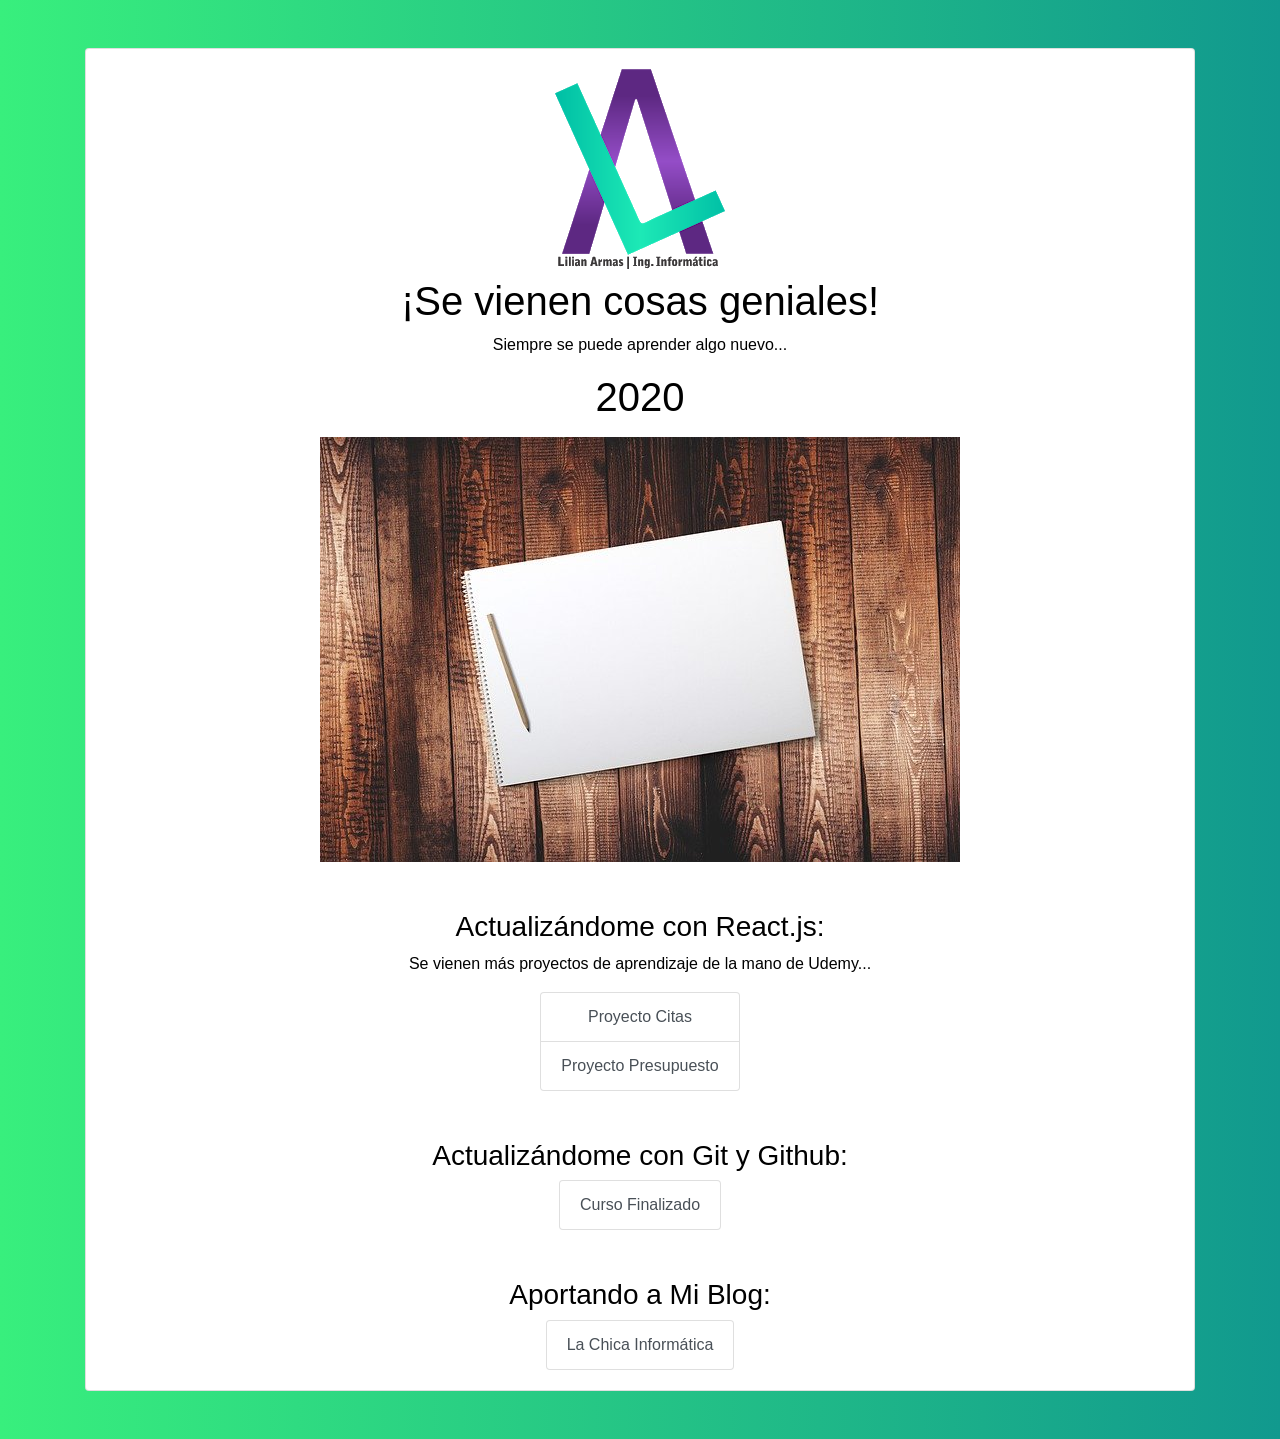
==== index.html @ af643f0d "Primer commit" ====
<!doctype html>
<html lang="es">
    <head>
        <!-- Required meta tags -->
        <meta charset="utf-8">
        <meta name="viewport" content="width=device-width, initial-scale=1, shrink-to-fit=no">

        <!-- Bootstrap CSS -->
        <link rel="stylesheet" href="https://stackpath.bootstrapcdn.com/bootstrap/4.3.1/css/bootstrap.min.css" integrity="sha384-ggOyR0iXCbMQv3Xipma34MD+dH/1fQ784/j6cY/iJTQUOhcWr7x9JvoRxT2MZw1T" crossorigin="anonymous">

        <link rel="stylesheet" href="css/style.css">

        <link rel="icon" type="image/png" sizes="32x32" href="favicon-32x32.png">
        <link rel="icon" type="image/png" sizes="96x96" href="favicon-96x96.png">
        <link rel="icon" type="image/png" sizes="16x16" href="favicon-16x16.png">

        <title>Lilian Armas - Página Personal</title>
    </head>
    <body>
        <div class="container mt-5">
            <div class="card mb-5">
                <div class="card-body center">
                    <img src="img/logo.png" class="img-fluid" title="Logo" alt="Logo">

                    <h1 class="mt-2">¡Se vienen cosas geniales!</h1>
                    <p>Siempre se puede aprender algo nuevo...</p>

                    <h1>2020</h1>

                    <img src="img/table.jpg" class="img-fluid mt-2" title="Hoja en Blanco" alt="Hoja en Blanco">

                    <div class="mt-5">
                        <h3>Actualizándome con React.js:</h3>
                        <p>Se vienen más proyectos de aprendizaje de la mano de Udemy...</p>

                        <ul class="list-group">
                            <a href="http://lilianarmas.github.io/appointments" target="_blank" title="Proyecto Citas" alt="Proyecto Citas" class="list-group-item list-group-item-action">Proyecto Citas</a>
                            <a href="http://lilianarmas.github.io/budget" target="_blank" title="Proyecto Presupuesto" alt="Proyecto Presupuesto" class="list-group-item list-group-item-action">Proyecto Presupuesto</a>
                        </ul>
                    </div>

                    <div class="mt-5">
                        <h3>Actualizándome con Git y Github:</h3>

                        <ul class="list-group">
                            <a href="http://ude.my/UC-9109232a-feaf-47f4-bb55-f6b4bdb92c2d/" target="_blank" title="Curso Finalizado" alt="Curso Finalizado" class="list-group-item list-group-item-action">Curso Finalizado</a>
                        </ul>
                    </div>

                    <div class="mt-5">
                        <h3>Aportando a Mi Blog:</h3>

                        <ul class="list-group">
                            <a href="http://lachicainf.blogspot.com/" target="_blank" title="La Chica Informática" alt="La Chica Informática" class="list-group-item list-group-item-action">La Chica Informática</a>
                        </ul>
                    </div>
                </div>
            </div>
        </div>
    </body>
</html>
---- css/style.css ----
body{
    background: #11998e;  /* fallback for old browsers */
    background: -webkit-linear-gradient(to right, #38ef7d, #11998e);  /* Chrome 10-25, Safari 5.1-6 */
    background: linear-gradient(to right, #38ef7d, #11998e); /* W3C, IE 10+/ Edge, Firefox 16+, Chrome 26+, Opera 12+, Safari 7+ */
    color: rgb(0, 0, 0);
}

.center {
    text-align: center;
}

.list-group{
    display:inline-block;
}
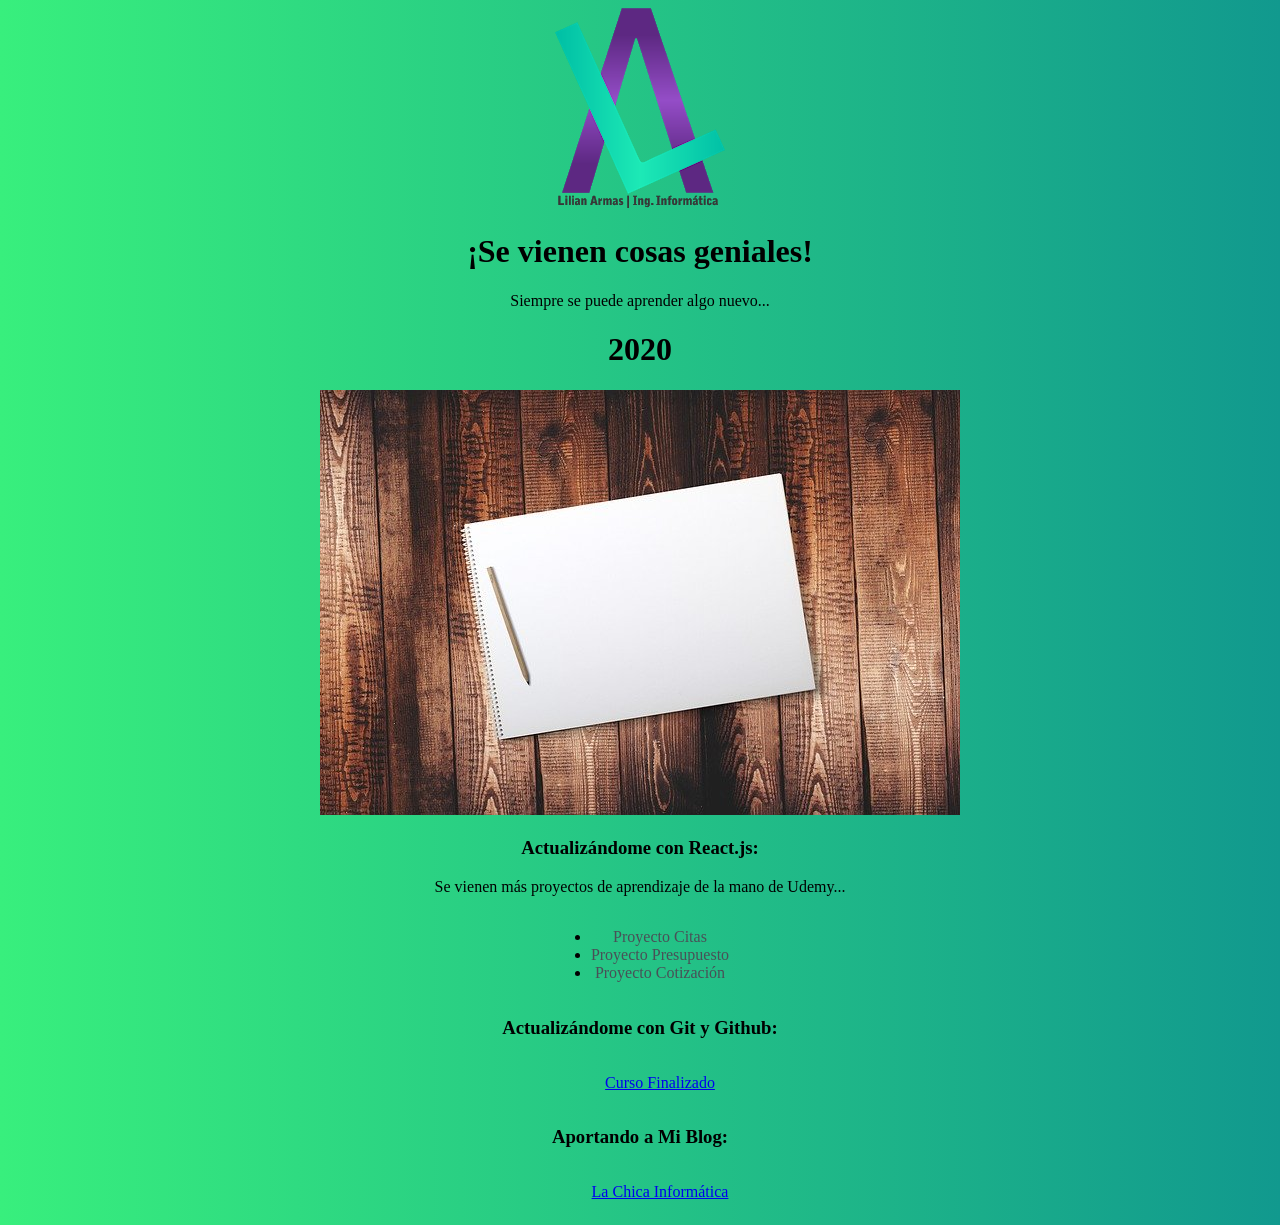
==== commit 95c309e7: "Adicionado nuevo Proyecto" ====
--- a/index.html
+++ b/index.html
@@ -6,7 +6,10 @@
         <meta name="viewport" content="width=device-width, initial-scale=1, shrink-to-fit=no">
 
         <!-- Bootstrap CSS -->
-        <link rel="stylesheet" href="https://stackpath.bootstrapcdn.com/bootstrap/4.3.1/css/bootstrap.min.css" integrity="sha384-ggOyR0iXCbMQv3Xipma34MD+dH/1fQ784/j6cY/iJTQUOhcWr7x9JvoRxT2MZw1T" crossorigin="anonymous">
+        <link rel="stylesheet" href="css/bootstrap.min.css">
+
+        <!-- Font Awesome -->
+        <link href="css/all.min.css" rel="stylesheet"> 
 
         <link rel="stylesheet" href="css/style.css">
 
@@ -33,25 +36,37 @@
                         <h3>Actualizándome con React.js:</h3>
                         <p>Se vienen más proyectos de aprendizaje de la mano de Udemy...</p>
 
-                        <ul class="list-group">
-                            <a href="http://lilianarmas.github.io/appointments" target="_blank" title="Proyecto Citas" alt="Proyecto Citas" class="list-group-item list-group-item-action">Proyecto Citas</a>
-                            <a href="http://lilianarmas.github.io/budget" target="_blank" title="Proyecto Presupuesto" alt="Proyecto Presupuesto" class="list-group-item list-group-item-action">Proyecto Presupuesto</a>
+                        <ul class="list-group w-25">
+                            <li class="list-group-item list-group-item-action">
+                                <a class="link" href="https://github.com/lilianarmas/appointments" target="_blank" title="Repositorio Proyecto Citas" alt="Repositorio Proyecto Citas"><i class="fab fa-github"></i> Proyecto Citas</a> 
+                                <a class="link right" href="http://lilianarmas.github.io/appointments" target="_blank" title="Vista Previa Proyecto Citas" alt="Vista Previa Proyecto Citas"><i class="fas fa-eye"></i></a>
+                            </li>
+
+                            <li class="list-group-item list-group-item-action">
+                                <a class="link" href="https://github.com/lilianarmas/budget" target="_blank" title="Repositorio Proyecto Presupuesto" alt="Repositorio Proyecto Presupuesto"><i class="fab fa-github"></i> Proyecto Presupuesto</a> 
+                                <a class="link right" href="http://lilianarmas.github.io/budget" target="_blank" title="Vista Previa Proyecto Presupuesto" alt="Vista Previa Proyecto Presupuesto"><i class="fas fa-eye"></i></a>
+                            </li>
+
+                            <li class="list-group-item list-group-item-action">
+                                <a class="link" href="https://github.com/lilianarmas/quotation" target="_blank" title="Repositorio Proyecto Cotización" alt="Repositorio Proyecto Cotización"><i class="fab fa-github"></i> Proyecto Cotización</a> 
+                                <a class="link right" href="http://lilianarmas.github.io/quotation" target="_blank" title="Vista Previa Proyecto Cotización" alt="Vista Previa Proyecto Cotización"><i class="fas fa-eye"></i></a>
+                            </li>
                         </ul>
                     </div>
 
                     <div class="mt-5">
                         <h3>Actualizándome con Git y Github:</h3>
 
-                        <ul class="list-group">
-                            <a href="http://ude.my/UC-9109232a-feaf-47f4-bb55-f6b4bdb92c2d/" target="_blank" title="Curso Finalizado" alt="Curso Finalizado" class="list-group-item list-group-item-action">Curso Finalizado</a>
+                        <ul class="list-group w-25">
+                            <a href="http://ude.my/UC-9109232a-feaf-47f4-bb55-f6b4bdb92c2d/" target="_blank" title="Curso Finalizado" alt="Curso Finalizado" class="list-group-item list-group-item-action"><i class="fas fa-certificate"></i> Curso Finalizado</a>
                         </ul>
                     </div>
 
                     <div class="mt-5">
                         <h3>Aportando a Mi Blog:</h3>
 
-                        <ul class="list-group">
-                            <a href="http://lachicainf.blogspot.com/" target="_blank" title="La Chica Informática" alt="La Chica Informática" class="list-group-item list-group-item-action">La Chica Informática</a>
+                        <ul class="list-group w-25">
+                            <a href="http://lachicainf.blogspot.com/" target="_blank" title="La Chica Informática" alt="La Chica Informática" class="list-group-item list-group-item-action"><i class="fab fa-blogger"></i> La Chica Informática</a>
                         </ul>
                     </div>
                 </div>
--- a/css/style.css
+++ b/css/style.css
@@ -1,4 +1,4 @@
-body{
+body {
     background: #11998e;  /* fallback for old browsers */
     background: -webkit-linear-gradient(to right, #38ef7d, #11998e);  /* Chrome 10-25, Safari 5.1-6 */
     background: linear-gradient(to right, #38ef7d, #11998e); /* W3C, IE 10+/ Edge, Firefox 16+, Chrome 26+, Opera 12+, Safari 7+ */
@@ -9,6 +9,20 @@
     text-align: center;
 }
 
-.list-group{
+.list-group {
     display:inline-block;
 }
+
+.link {
+    color: #495057;
+    text-decoration: none !important;
+    cursor: pointer;
+}
+
+.link:hover {
+    color: #77828d !important;
+}
+
+.right {
+    float: right;
+}
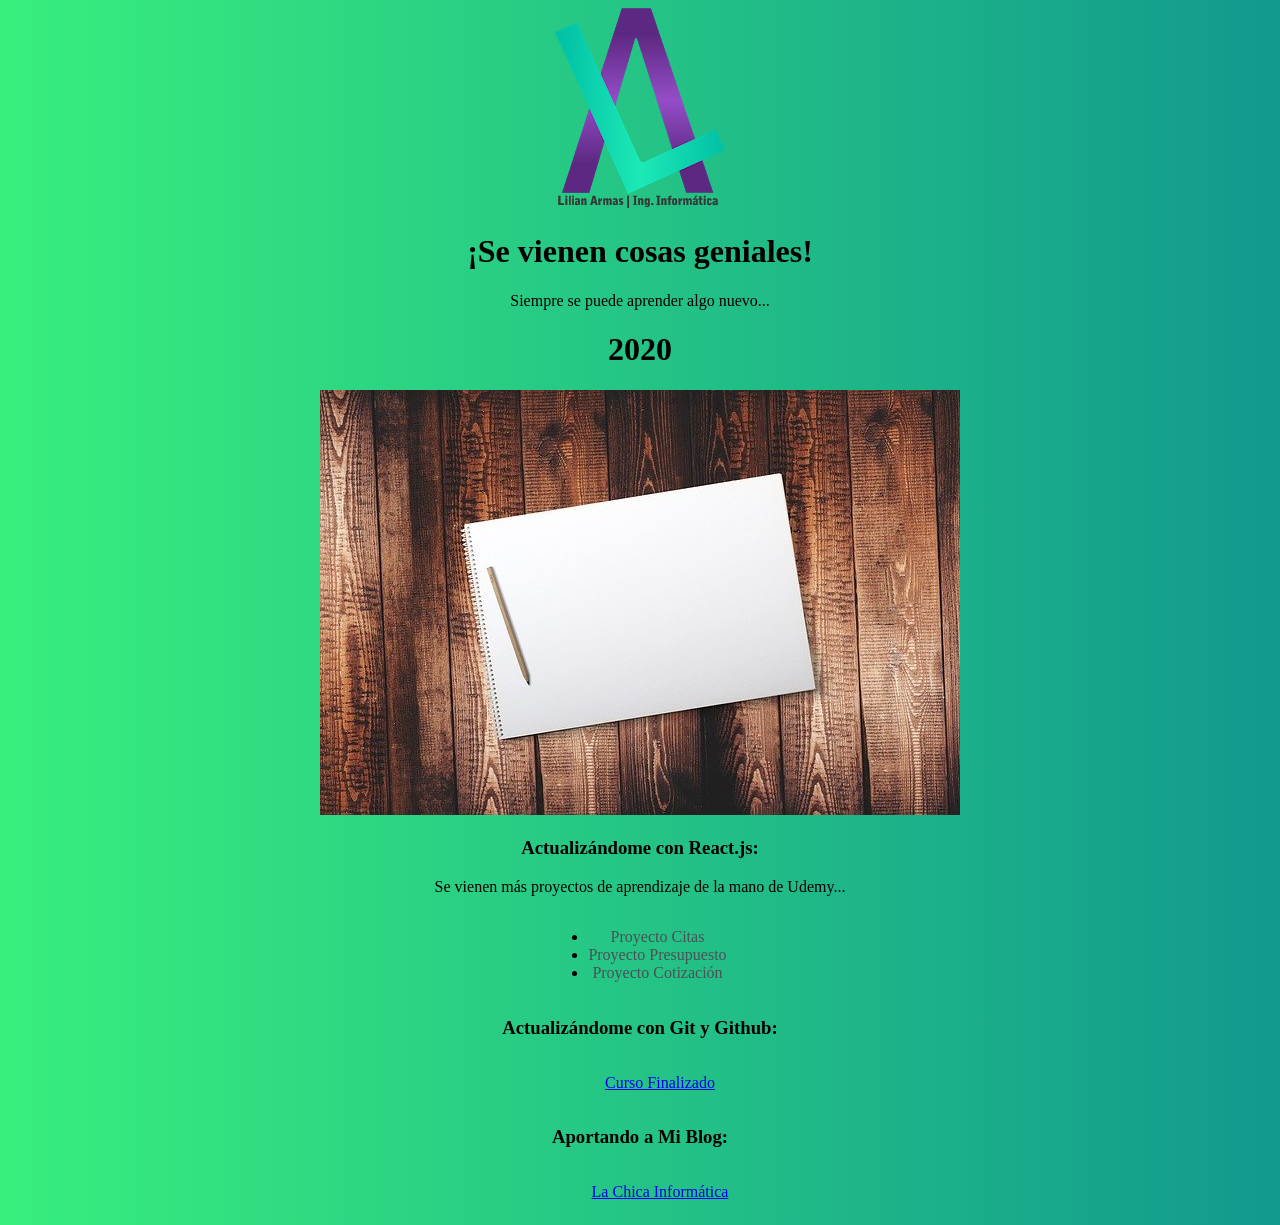
==== commit 9ebd6174: "Fix css mobile" ====
--- a/index.html
+++ b/index.html
@@ -36,20 +36,20 @@
                         <h3>Actualizándome con React.js:</h3>
                         <p>Se vienen más proyectos de aprendizaje de la mano de Udemy...</p>
 
-                        <ul class="list-group w-25">
+                        <ul class="list-group">
                             <li class="list-group-item list-group-item-action">
-                                <a class="link" href="https://github.com/lilianarmas/appointments" target="_blank" title="Repositorio Proyecto Citas" alt="Repositorio Proyecto Citas"><i class="fab fa-github"></i> Proyecto Citas</a> 
-                                <a class="link right" href="http://lilianarmas.github.io/appointments" target="_blank" title="Vista Previa Proyecto Citas" alt="Vista Previa Proyecto Citas"><i class="fas fa-eye"></i></a>
+                                <a class="link" href="https://github.com/lilianarmas/appointments" target="_blank" title="Repositorio Proyecto Citas" alt="Repositorio Proyecto Citas"><i class="fab fa-github"></i> Proyecto Citas</a>
+                                <a class="link margin" href="http://lilianarmas.github.io/appointments" target="_blank" title="Vista Previa Proyecto Citas" alt="Vista Previa Proyecto Citas"><i class="fas fa-eye"></i></a>
                             </li>
 
                             <li class="list-group-item list-group-item-action">
                                 <a class="link" href="https://github.com/lilianarmas/budget" target="_blank" title="Repositorio Proyecto Presupuesto" alt="Repositorio Proyecto Presupuesto"><i class="fab fa-github"></i> Proyecto Presupuesto</a> 
-                                <a class="link right" href="http://lilianarmas.github.io/budget" target="_blank" title="Vista Previa Proyecto Presupuesto" alt="Vista Previa Proyecto Presupuesto"><i class="fas fa-eye"></i></a>
+                                <a class="link margin" href="http://lilianarmas.github.io/budget" target="_blank" title="Vista Previa Proyecto Presupuesto" alt="Vista Previa Proyecto Presupuesto"><i class="fas fa-eye"></i></a>
                             </li>
 
                             <li class="list-group-item list-group-item-action">
                                 <a class="link" href="https://github.com/lilianarmas/quotation" target="_blank" title="Repositorio Proyecto Cotización" alt="Repositorio Proyecto Cotización"><i class="fab fa-github"></i> Proyecto Cotización</a> 
-                                <a class="link right" href="http://lilianarmas.github.io/quotation" target="_blank" title="Vista Previa Proyecto Cotización" alt="Vista Previa Proyecto Cotización"><i class="fas fa-eye"></i></a>
+                                <a class="link margin" href="http://lilianarmas.github.io/quotation" target="_blank" title="Vista Previa Proyecto Cotización" alt="Vista Previa Proyecto Cotización"><i class="fas fa-eye"></i></a>
                             </li>
                         </ul>
                     </div>
@@ -57,7 +57,7 @@
                     <div class="mt-5">
                         <h3>Actualizándome con Git y Github:</h3>
 
-                        <ul class="list-group w-25">
+                        <ul class="list-group">
                             <a href="http://ude.my/UC-9109232a-feaf-47f4-bb55-f6b4bdb92c2d/" target="_blank" title="Curso Finalizado" alt="Curso Finalizado" class="list-group-item list-group-item-action"><i class="fas fa-certificate"></i> Curso Finalizado</a>
                         </ul>
                     </div>
@@ -65,7 +65,7 @@
                     <div class="mt-5">
                         <h3>Aportando a Mi Blog:</h3>
 
-                        <ul class="list-group w-25">
+                        <ul class="list-group">
                             <a href="http://lachicainf.blogspot.com/" target="_blank" title="La Chica Informática" alt="La Chica Informática" class="list-group-item list-group-item-action"><i class="fab fa-blogger"></i> La Chica Informática</a>
                         </ul>
                     </div>
--- a/css/style.css
+++ b/css/style.css
@@ -23,6 +23,6 @@
     color: #77828d !important;
 }
 
-.right {
-    float: right;
+.margin {
+    margin-left: 5px;
 }
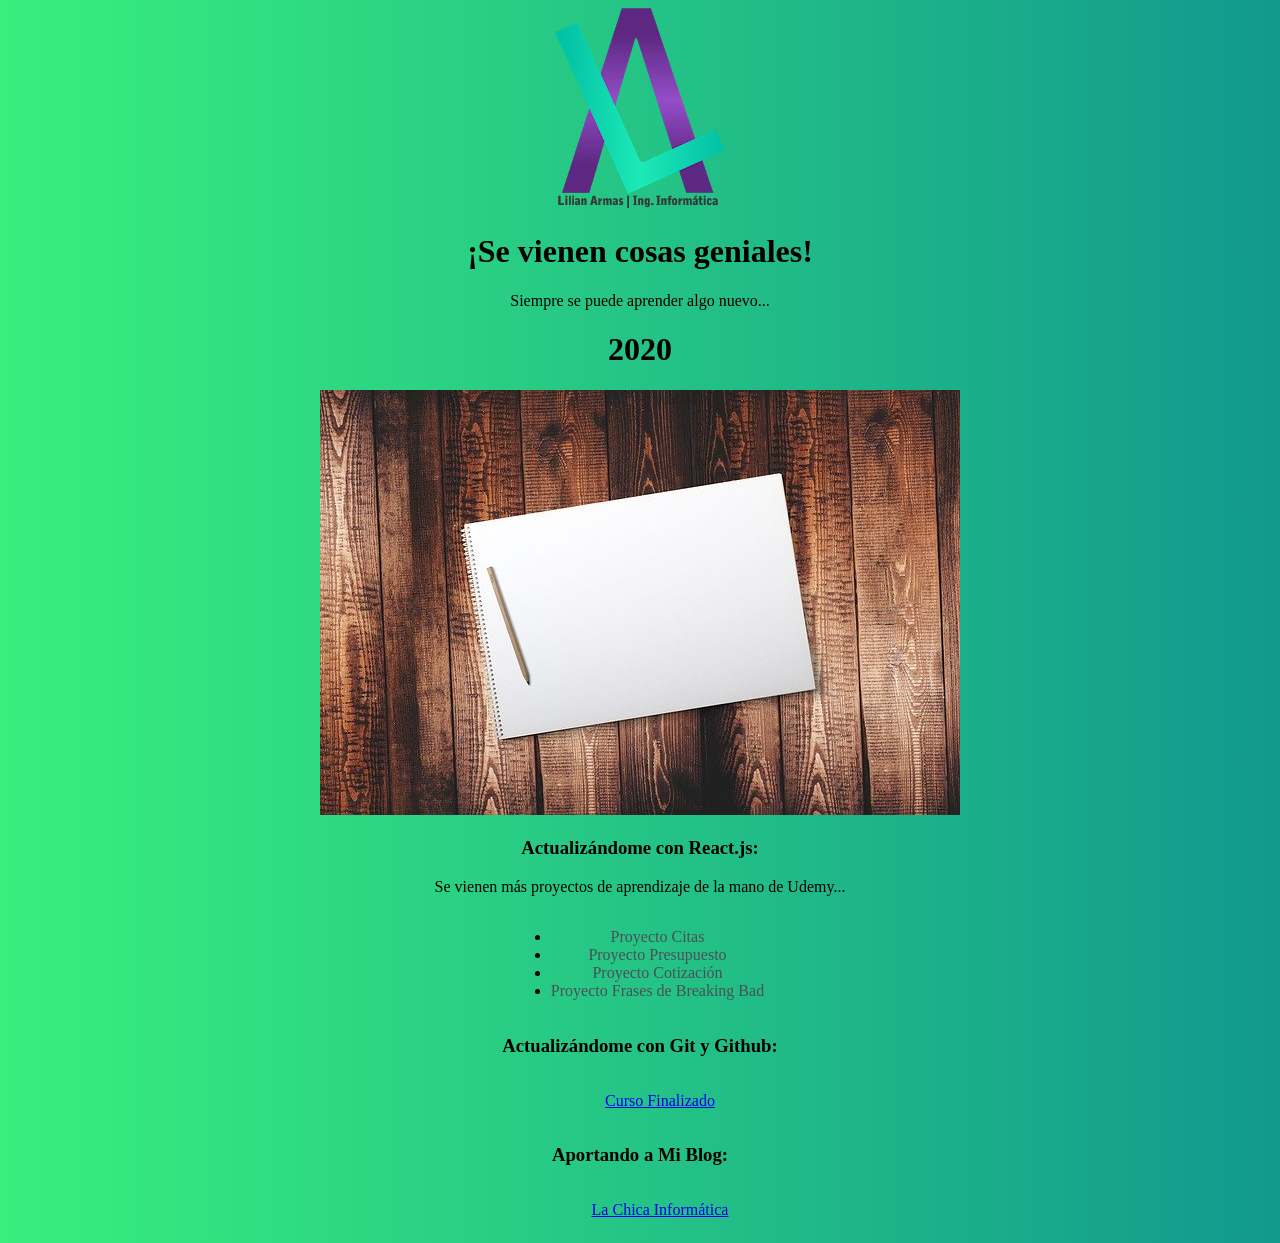
==== commit a7a35466: "Adicionado nuevo Proyecto" ====
--- a/index.html
+++ b/index.html
@@ -51,6 +51,11 @@
                                 <a class="link" href="https://github.com/lilianarmas/quotation" target="_blank" title="Repositorio Proyecto Cotización" alt="Repositorio Proyecto Cotización"><i class="fab fa-github"></i> Proyecto Cotización</a> 
                                 <a class="link margin" href="http://lilianarmas.github.io/quotation" target="_blank" title="Vista Previa Proyecto Cotización" alt="Vista Previa Proyecto Cotización"><i class="fas fa-eye"></i></a>
                             </li>
+
+                            <li class="list-group-item list-group-item-action">
+                                <a class="link" href="https://github.com/lilianarmas/quotes" target="_blank" title="Repositorio Proyecto Frases" alt="Repositorio Proyecto Frases"><i class="fab fa-github"></i> Proyecto Frases de Breaking Bad</a> 
+                                <a class="link margin" href="https://lilianarmas.github.io/quotes" target="_blank" title="Vista Previa Proyecto Frases" alt="Vista Previa Proyecto Frases"><i class="fas fa-eye"></i></a>
+                            </li>
                         </ul>
                     </div>
 
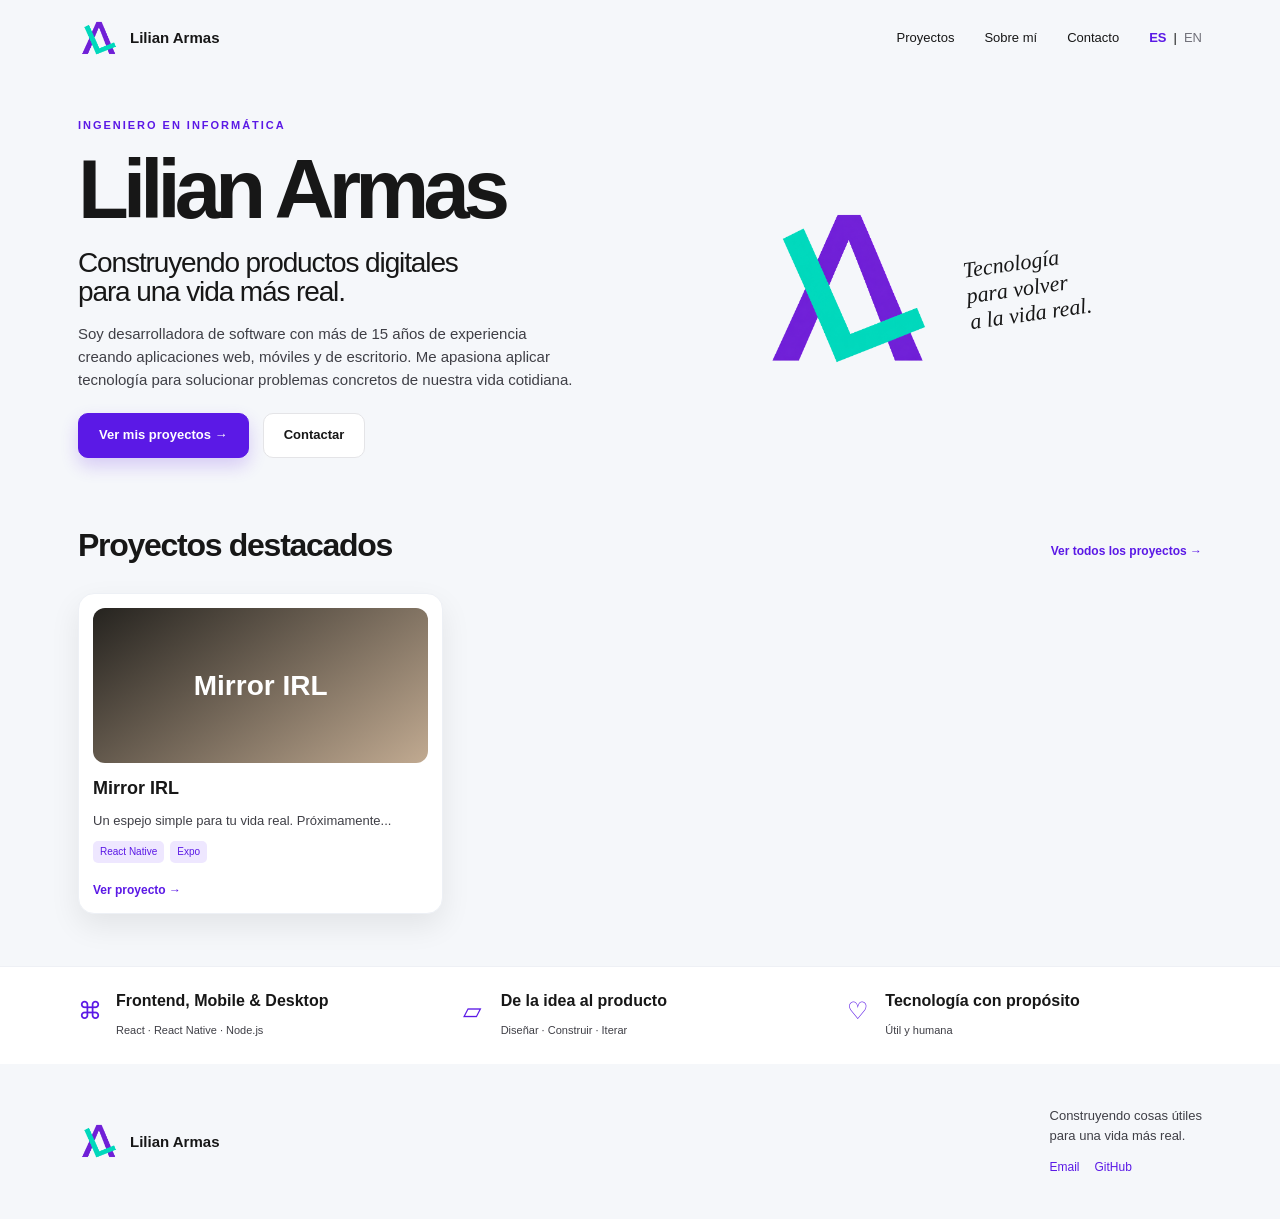
==== commit b592e559: "feat: web refactor" ====
--- a/index.html
+++ b/index.html
@@ -1,81 +1,78 @@
 <!doctype html>
 <html lang="es">
-    <head>
-        <!-- Required meta tags -->
-        <meta charset="utf-8">
-        <meta name="viewport" content="width=device-width, initial-scale=1, shrink-to-fit=no">
 
-        <!-- Bootstrap CSS -->
-        <link rel="stylesheet" href="css/bootstrap.min.css">
+<head>
+    <meta charset="utf-8">
+    <meta name="viewport" content="width=device-width, initial-scale=1">
+    <meta name="description" content="Lilian Armas — desarrolladora de software y productos digitales.">
+    <title>Lilian Armas — Software Engineer</title>
+    <link rel="icon" href="favicon-32x32.png">
+    <link rel="stylesheet" href="css/style.css">
+</head>
 
-        <!-- Font Awesome -->
-        <link href="css/all.min.css" rel="stylesheet"> 
-
-        <link rel="stylesheet" href="css/style.css">
-
-        <link rel="icon" type="image/png" sizes="32x32" href="favicon-32x32.png">
-        <link rel="icon" type="image/png" sizes="96x96" href="favicon-96x96.png">
-        <link rel="icon" type="image/png" sizes="16x16" href="favicon-16x16.png">
-
-        <title>Lilian Armas - Página Personal</title>
-    </head>
-    <body>
-        <div class="container mt-5">
-            <div class="card mb-5">
-                <div class="card-body center">
-                    <img src="img/logo.png" class="img-fluid" title="Logo" alt="Logo">
-
-                    <h1 class="mt-2">¡Se vienen cosas geniales!</h1>
-                    <p>Siempre se puede aprender algo nuevo...</p>
-
-                    <h1>2020</h1>
-
-                    <img src="img/table.jpg" class="img-fluid mt-2" title="Hoja en Blanco" alt="Hoja en Blanco">
-
-                    <div class="mt-5">
-                        <h3>Actualizándome con React.js:</h3>
-                        <p>Se vienen más proyectos de aprendizaje de la mano de Udemy...</p>
-
-                        <ul class="list-group">
-                            <li class="list-group-item list-group-item-action">
-                                <a class="link" href="https://github.com/lilianarmas/appointments" target="_blank" title="Repositorio Proyecto Citas" alt="Repositorio Proyecto Citas"><i class="fab fa-github"></i> Proyecto Citas</a>
-                                <a class="link margin" href="http://lilianarmas.github.io/appointments" target="_blank" title="Vista Previa Proyecto Citas" alt="Vista Previa Proyecto Citas"><i class="fas fa-eye"></i></a>
-                            </li>
-
-                            <li class="list-group-item list-group-item-action">
-                                <a class="link" href="https://github.com/lilianarmas/budget" target="_blank" title="Repositorio Proyecto Presupuesto" alt="Repositorio Proyecto Presupuesto"><i class="fab fa-github"></i> Proyecto Presupuesto</a> 
-                                <a class="link margin" href="http://lilianarmas.github.io/budget" target="_blank" title="Vista Previa Proyecto Presupuesto" alt="Vista Previa Proyecto Presupuesto"><i class="fas fa-eye"></i></a>
-                            </li>
-
-                            <li class="list-group-item list-group-item-action">
-                                <a class="link" href="https://github.com/lilianarmas/quotation" target="_blank" title="Repositorio Proyecto Cotización" alt="Repositorio Proyecto Cotización"><i class="fab fa-github"></i> Proyecto Cotización</a> 
-                                <a class="link margin" href="http://lilianarmas.github.io/quotation" target="_blank" title="Vista Previa Proyecto Cotización" alt="Vista Previa Proyecto Cotización"><i class="fas fa-eye"></i></a>
-                            </li>
-
-                            <li class="list-group-item list-group-item-action">
-                                <a class="link" href="https://github.com/lilianarmas/quotes" target="_blank" title="Repositorio Proyecto Frases" alt="Repositorio Proyecto Frases"><i class="fab fa-github"></i> Proyecto Frases de Breaking Bad</a> 
-                                <a class="link margin" href="https://lilianarmas.github.io/quotes" target="_blank" title="Vista Previa Proyecto Frases" alt="Vista Previa Proyecto Frases"><i class="fas fa-eye"></i></a>
-                            </li>
-                        </ul>
-                    </div>
-
-                    <div class="mt-5">
-                        <h3>Actualizándome con Git y Github:</h3>
-
-                        <ul class="list-group">
-                            <a href="http://ude.my/UC-9109232a-feaf-47f4-bb55-f6b4bdb92c2d/" target="_blank" title="Curso Finalizado" alt="Curso Finalizado" class="list-group-item list-group-item-action"><i class="fas fa-certificate"></i> Curso Finalizado</a>
-                        </ul>
-                    </div>
-
-                    <div class="mt-5">
-                        <h3>Aportando a Mi Blog:</h3>
-
-                        <ul class="list-group">
-                            <a href="http://lachicainf.blogspot.com/" target="_blank" title="La Chica Informática" alt="La Chica Informática" class="list-group-item list-group-item-action"><i class="fab fa-blogger"></i> La Chica Informática</a>
-                        </ul>
-                    </div>
+<body>
+    <header class="site-header container"><a class="brand" href="index.html" aria-label="Lilian Armas, inicio"><img
+                src="img/logo.png" alt="" width="42" height="42"><span>Lilian Armas</span></a><button
+            class="menu-toggle" aria-expanded="false" aria-controls="site-nav">☰</button>
+        <nav id="site-nav" class="site-nav"><a href="projects.html" data-i18n="nav.projects">Projects</a><a
+                href="#about" data-i18n="nav.about">About</a><a href="#contact" data-i18n="nav.contact">Contact</a>
+            <div class="language-switcher"><button data-language="es" class="active">ES</button><span>|</span><button
+                    data-language="en">EN</button></div>
+        </nav>
+    </header>
+    <main>
+        <section class="hero container" id="about">
+            <div class="hero-copy">
+                <p class="eyebrow" data-i18n="hero.eyebrow">SOFTWARE ENGINEER</p>
+                <h1>Lilian Armas</h1>
+                <p class="hero-title" data-i18n="hero.title">Building digital products<br>for a more intentional life.
+                </p>
+                <p data-i18n="hero.description">I'm a software engineer with 15+ years of experience building web, mobile, and desktop applications. I'm passionate about using technology to solve everyday problems.</p>
+                <div class="button-row"><a class="button button-primary" href="projects.html"
+                        data-i18n="hero.projects">View my projects →</a><a class="button button-secondary"
+                        href="#contact" data-i18n="hero.contact">Get in touch</a></div>
+            </div>
+            <div class="hero-art" aria-hidden="true"><img src="img/logo.png" alt="" width="190" height="190">
+                <p data-i18n="hero.tagline">Tech<br>for a more<br>real life.</p>
+            </div>
+        </section>
+        <section class="section container" aria-labelledby="featured-title">
+            <div class="section-heading">
+                <h2 id="featured-title" data-i18n="featured.title">Featured projects</h2><a href="projects.html"
+                    data-i18n="featured.all">View all projects →</a>
+            </div>
+            <div id="featured-projects" class="project-grid"></div>
+        </section>
+        <section class="value-strip">
+            <div class="container value-grid">
+                <div><span class="value-icon">⌘</span>
+                    <h3 data-i18n="values.frontend.title">Frontend, Mobile & Backend</h3>
+                    <p data-i18n="values.frontend.text">React · React Native · Node.js</p>
+                </div>
+                <div><span class="value-icon">▱</span>
+                    <h3 data-i18n="values.product.title">From idea to product</h3>
+                    <p data-i18n="values.product.text">Design · Build · Iterate</p>
+                </div>
+                <div><span class="value-icon">♡</span>
+                    <h3 data-i18n="values.purpose.title">Tech with purpose</h3>
+                    <p data-i18n="values.purpose.text">Useful and human</p>
                 </div>
             </div>
+        </section>
+    </main>
+    <footer id="contact" class="site-footer container">
+        <div class="brand"><img src="img/logo.png" alt="" width="42" height="42"><span>Lilian Armas</span></div>
+        <div>
+            <p data-i18n="footer.text">Building useful<br>things for a more real life.</p>
+            <div class="footer-links">
+                <a href="mailto:lilianarmas.dev@gmail.com">Email</a>
+                <a href="https://github.com/lilianarmas" target="_blank" rel="noopener noreferrer">GitHub</a>
+                <!--a href="privacy-policy.html" data-i18n="footer.privacy">Privacy policy</a-->
+            </div>
         </div>
-    </body>
+    </footer>
+    <script src="js/data.js"></script>
+    <script src="js/app.js"></script>
+</body>
+
 </html>
--- a/css/style.css
+++ b/css/style.css
@@ -1,28 +1,655 @@
+:root {
+    --text: #171717;
+    --soft: #3f3f46;
+    --muted: #71717a;
+    --purple: #5b19e6;
+    --turquoise: #12c9c2;
+    --bg: #f5f7fa;
+    --surface: #fff;
+    --border: #e4e4e7;
+    --shadow: 0 12px 30px rgba(0, 0, 0, .08);
+    --radius: 16px;
+    --width: 1180px
+}
+
+* {
+    box-sizing: border-box
+}
+
+html {
+    scroll-behavior: smooth
+}
+
 body {
-    background: #11998e;  /* fallback for old browsers */
-    background: -webkit-linear-gradient(to right, #38ef7d, #11998e);  /* Chrome 10-25, Safari 5.1-6 */
-    background: linear-gradient(to right, #38ef7d, #11998e); /* W3C, IE 10+/ Edge, Firefox 16+, Chrome 26+, Opera 12+, Safari 7+ */
-    color: rgb(0, 0, 0);
-}
-
-.center {
+    margin: 0;
+    background: var(--bg);
+    color: var(--text);
+    font: 15px/1.55 Arial, sans-serif
+}
+
+a {
+    color: inherit;
+    text-decoration: none
+}
+
+a:hover {
+    color: var(--purple)
+}
+
+p {
+    color: var(--soft)
+}
+
+h1,
+h2,
+h3 {
+    line-height: 1.1;
+    margin: 0 0 12px
+}
+
+h1 {
+    font-size: clamp(3rem, 7vw, 5.2rem);
+    letter-spacing: -.07em
+}
+
+h2 {
+    font-size: 2rem;
+    letter-spacing: -.04em
+}
+
+h3 {
+    font-size: 1rem
+}
+
+.container {
+    max-width: var(--width);
+    margin: auto;
+    padding-left: 28px;
+    padding-right: 28px
+}
+
+.site-header {
+    min-height: 76px;
+    display: flex;
+    align-items: center;
+    justify-content: space-between
+}
+
+.brand {
+    display: flex;
+    align-items: center;
+    gap: 10px;
+    font-weight: 700
+}
+
+.brand img {
+    object-fit: contain
+}
+
+.site-nav {
+    display: flex;
+    gap: 30px;
+    align-items: center;
+    font-size: 13px
+}
+
+.language-switcher {
+    display: flex;
+    gap: 7px;
+    align-items: center
+}
+
+.language-switcher button {
+    border: 0;
+    background: none;
+    padding: 0;
+    cursor: pointer;
+    color: var(--muted);
+    font: inherit
+}
+
+.language-switcher button.active {
+    color: var(--purple);
+    font-weight: 700
+}
+
+.menu-toggle {
+    display: none;
+    border: 0;
+    background: none;
+    font-size: 22px
+}
+
+.hero {
+    display: grid;
+    grid-template-columns: 1fr 1fr;
+    min-height: 430px;
+    align-items: center;
+    padding-top: 38px;
+    padding-bottom: 45px
+}
+
+.hero-copy {
+    max-width: 570px
+}
+
+.eyebrow {
+    color: var(--purple);
+    font-size: 11px;
+    letter-spacing: .18em;
+    font-weight: 700;
+    margin: 0 0 10px
+}
+
+.hero-title {
+    font-size: 1.75rem;
+    line-height: 1.05;
+    letter-spacing: -.04em;
+    margin: 0 0 15px;
+    color: var(--text)
+}
+
+.hero-copy>p:not(.eyebrow):not(.hero-title) {
+    max-width: 500px
+}
+
+.hero-art {
+    height: 310px;
+    background: linear-gradient(135deg, #fff 20%, #eafafa);
+    border-radius: 50% 0 50% 50%;
+    display: flex;
+    align-items: center;
+    justify-content: center;
+    gap: 22px
+}
+
+.logo-mark {
+    font-size: 9rem;
+    font-weight: 900;
+    letter-spacing: -.3em;
+    color: var(--purple);
+    transform: rotate(-10deg)
+}
+
+.logo-mark span {
+    color: var(--turquoise)
+}
+
+.hero-art p {
+    font: italic 22px Georgia;
+    color: var(--text);
+    transform: rotate(-8deg)
+}
+
+.button-row {
+    display: flex;
+    gap: 14px;
+    flex-wrap: wrap;
+    margin-top: 22px
+}
+
+.button {
+    display: inline-flex;
+    align-items: center;
+    justify-content: center;
+    border-radius: 10px;
+    padding: 11px 20px;
+    font-size: 13px;
+    font-weight: 700;
+    border: 1px solid var(--border);
+    min-height: 42px
+}
+
+.button-primary {
+    background: var(--purple);
+    border-color: var(--purple);
+    color: white;
+    box-shadow: 0 8px 18px #5b19e633
+}
+
+.button-primary:hover {
+    color: #fff;
+    background: #4510c6
+}
+
+.button-secondary {
+    background: white
+}
+
+.section {
+    padding-top: 22px;
+    padding-bottom: 52px
+}
+
+.section-heading {
+    display: flex;
+    align-items: center;
+    justify-content: space-between;
+    margin-bottom: 18px
+}
+
+.section-heading a {
+    font-size: 12px;
+    color: var(--purple);
+    font-weight: 700
+}
+
+.project-grid {
+    display: grid;
+    grid-template-columns: repeat(3, 1fr);
+    gap: 14px
+}
+
+.project-card {
+    background: var(--surface);
+    border: 1px solid #edf0f5;
+    border-radius: var(--radius);
+    padding: 14px;
+    box-shadow: var(--shadow);
+    display: flex;
+    flex-direction: column
+}
+
+.project-image {
+    height: 155px;
+    border-radius: 12px;
+    background: linear-gradient(145deg, #25231f, #c1aa91);
+    display: flex;
+    align-items: center;
+    justify-content: center;
+    color: #fff;
+    font-size: 28px;
+    font-weight: 700
+}
+
+.project-card h3 {
+    margin-top: 16px;
+    font-size: 18px
+}
+
+.project-card p {
+    font-size: 13px;
+    margin: 0 0 10px
+}
+
+.tags {
+    display: flex;
+    gap: 6px;
+    flex-wrap: wrap
+}
+
+.tag {
+    background: #eee7ff;
+    color: var(--purple);
+    border-radius: 5px;
+    padding: 3px 7px;
+    font-size: 10px
+}
+
+.card-link {
+    color: var(--purple);
+    font-size: 12px;
+    font-weight: 700;
+    margin-top: auto;
+    padding-top: 18px
+}
+
+.value-strip {
+    background: #fff;
+    border-top: 1px solid #eef0f5
+}
+
+.value-grid {
+    display: grid;
+    grid-template-columns: repeat(3, 1fr);
+    gap: 30px;
+    padding-top: 25px;
+    padding-bottom: 25px
+}
+
+.value-grid>div {
+    position: relative;
+    padding-left: 38px
+}
+
+.value-icon,
+.feature-icon {
+    position: absolute;
+    left: 0;
+    color: var(--purple);
+    font-size: 24px
+}
+
+.value-grid p {
+    margin: 0;
+    font-size: 11px
+}
+
+.site-footer {
+    display: flex;
+    justify-content: space-between;
+    gap: 30px;
+    padding-top: 42px;
+    padding-bottom: 42px
+}
+
+.site-footer p {
+    font-size: 13px;
+    margin: 0 0 12px
+}
+
+.footer-links {
+    display: flex;
+    gap: 15px;
+    font-size: 12px;
+    color: var(--purple)
+}
+
+.page-content,
+.project-detail,
+.legal-content {
+    padding-top: 35px;
+    padding-bottom: 80px
+}
+
+.back-link {
+    font-size: 13px;
+    color: var(--purple);
+    margin-bottom: 35px
+}
+
+.intro {
+    font-size: 18px;
+    max-width: 520px;
+    margin-bottom: 32px
+}
+
+.detail-hero {
+    display: grid;
+    grid-template-columns: 1fr 1fr;
+    gap: 50px;
+    align-items: center
+}
+
+.app-icon {
+    width: 72px;
+    height: 72px;
+    object-fit: contain;
+    background: #b5a28f;
+    border-radius: 17px;
+    padding: 2px;
+    margin-bottom: 18px
+}
+
+.app-preview {
+    min-height: 360px;
+    border-radius: 25px;
+    background: linear-gradient(145deg, #26231e, #b5a28f);
+    display: flex;
+    align-items: center;
+    justify-content: center
+}
+
+.phone-screen {
+    width: 145px;
+    height: 270px;
+    border: 8px solid #111;
+    border-radius: 22px;
+    background: #706252;
+    color: white;
     text-align: center;
-}
-
-.list-group {
-    display:inline-block;
-}
-
-.link {
-    color: #495057;
-    text-decoration: none !important;
-    cursor: pointer;
-}
-
-.link:hover {
-    color: #77828d !important;
-}
-
-.margin {
-    margin-left: 5px;
+    padding-top: 35px;
+    box-shadow: 20px 20px 30px #0005
+}
+
+.phone-screen strong {
+    display: block;
+    font-size: 13px;
+    margin: 40px 0
+}
+
+.phone-screen span {
+    font-size: 40px
+}
+
+.feature-grid {
+    display: grid;
+    grid-template-columns: repeat(4, 1fr);
+    gap: 20px;
+    margin: 35px -28px 50px;
+    padding: 28px;
+    background: white
+}
+
+.feature-grid>div {
+    position: relative;
+    padding-left: 34px
+}
+
+.feature-grid p {
+    font-size: 12px;
+    margin: 0
+}
+
+.detail-copy {
+    display: grid;
+    grid-template-columns: 1fr 1fr;
+    gap: 55px;
+    align-items: center
+}
+
+.gallery {
+    display: flex;
+    gap: 12px;
+    align-items: center
+}
+
+.gallery-screen {
+    height: 230px;
+    flex: 1;
+    border-radius: 15px;
+    background: #302b26;
+    color: white;
+    display: flex;
+    align-items: center;
+    justify-content: center;
+    text-align: center;
+    font-size: 20px
+}
+
+.gallery-screen.warm {
+    background: #b99c7b
+}
+
+.check-list {
+    padding: 0;
+    list-style: none;
+    color: var(--soft);
+    font-size: 13px
+}
+
+.check-list li:before {
+    content: '✓';
+    color: #1aa66e;
+    font-weight: bold;
+    margin-right: 8px
+}
+
+.legal-content {
+    max-width: 900px
+}
+
+.legal-content h1 {
+    font-size: clamp(2.5rem, 6vw, 4.5rem)
+}
+
+.legal-content h2 {
+    font-size: 1.8rem
+}
+
+.legal-content h3 {
+    font-size: 1.15rem;
+    margin-top: 30px
+}
+
+.legal-content p {
+    max-width: 720px;
+    font-size: 14px
+}
+
+.muted {
+    color: var(--muted) !important;
+    font-size: 12px !important
+}
+
+@media(max-width:700px) {
+    .container {
+        padding-left: 20px;
+        padding-right: 20px
+    }
+
+    .site-header {
+        min-height: 68px
+    }
+
+    .menu-toggle {
+        display: block
+    }
+
+    .site-nav {
+        display: none;
+        position: absolute;
+        z-index: 5;
+        top: 68px;
+        left: 12px;
+        right: 12px;
+        background: #fff;
+        border-radius: 14px;
+        padding: 25px;
+        box-shadow: var(--shadow);
+        flex-direction: column;
+        align-items: flex-start;
+        gap: 20px;
+        font-size: 17px
+    }
+
+    .site-nav.open {
+        display: flex
+    }
+
+    .language-switcher {
+        font-size: 15px
+    }
+
+    .hero {
+        grid-template-columns: 1fr;
+        padding-top: 35px
+    }
+
+    .hero-art {
+        height: 230px;
+        margin-top: 30px
+    }
+
+    .logo-mark {
+        font-size: 6rem
+    }
+
+    .hero-art p {
+        font-size: 16px
+    }
+
+    .hero-title {
+        font-size: 1.55rem
+    }
+
+    .button {
+        width: 100%
+    }
+
+    .section {
+        padding-top: 10px
+    }
+
+    .section-heading {
+        align-items: flex-start;
+        gap: 15px
+    }
+
+    .section-heading h2 {
+        font-size: 1.5rem
+    }
+
+    .project-grid {
+        grid-template-columns: 1fr
+    }
+
+    .project-card:not(:first-child) {
+        display: none
+    }
+
+    .value-grid {
+        grid-template-columns: 1fr;
+        gap: 18px
+    }
+
+    .site-footer {
+        display: block
+    }
+
+    .site-footer>div+div {
+        margin-top: 25px
+    }
+
+    .detail-hero,
+    .detail-copy {
+        grid-template-columns: 1fr;
+        gap: 25px
+    }
+
+    .app-preview {
+        min-height: 300px
+    }
+
+    .feature-grid {
+        grid-template-columns: repeat(2, 1fr);
+        margin: 25px -20px 35px;
+        padding: 25px 20px;
+        gap: 25px 12px
+    }
+
+    .gallery {
+        height: 220px
+    }
+
+    .page-content,
+    .project-detail,
+    .legal-content {
+        padding-top: 25px
+    }
+
+    .legal-content h1 {
+        font-size: 3rem
+    }
+}
+
+/* Clean hero artwork: the brand logo stands alone without a background shape. */
+.hero-art {
+    background: none !important;
+    border-radius: 0 !important
+}
+
+.hero-art img {
+    object-fit: contain
+}
+
+.hero-art .logo-mark {
+    display: none
+}
+
+@media(max-width:700px) {
+    .hero-art img {
+        width: 145px;
+        height: 145px
+    }
 }
